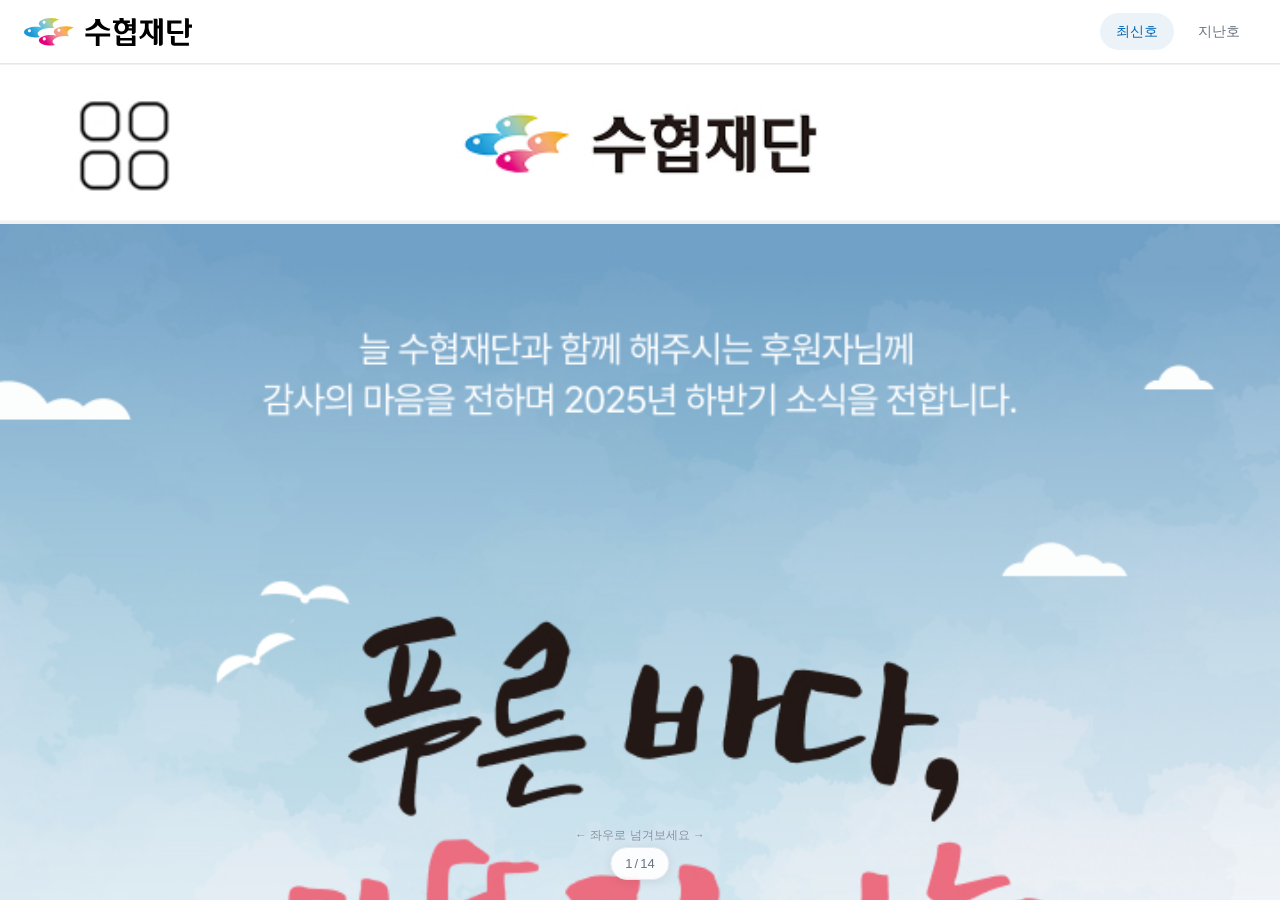
==== index.html @ 8bd3de52 "Add files via upload" ====
<!DOCTYPE html>
<html lang="ko">

<head>
  <meta charset="UTF-8">
  <meta name="viewport" content="width=device-width, initial-scale=1">
  <title>수협 웹진</title>
  <link rel="stylesheet" href="css/reset.css">
  <link rel="stylesheet" href="css/style.css">
</head>

<body class="webzine-reader">

  <div class="wrapper">

    <header>
      <a href="#" class="logo">
        <img src="images/suhyup_logo.svg" alt="수협 웹진">
      </a>
      <nav>
        <a href="#" class="is-active">최신호</a>
        <a href="archive.html">지난호</a>
      </nav>
    </header>

    <main class="webzine-track" id="webzine-track">

      <section class="page cover">
        <img src="images/header.jpg" class="page-header" alt="수협재단">
        <div class="cover-media page-main">
          <img src="images/cover_home.jpg" alt="수협재단 모바일소식지 Vol.2">
          <div class="cover-links">
            <a href="https://fecwf.or.kr/main/main.html" class="cover-link cover-link--home" target="_blank" rel="noopener noreferrer">
              <span class="visually-hidden">수협재단 홈페이지</span>
            </a>
            <a href="https://secure.donus.org/shfoundation/pay/step1" class="cover-link cover-link--donate" target="_blank" rel="noopener noreferrer">
              <span class="visually-hidden">수협재단 기부하기</span>
            </a>
          </div>
        </div>
        <img src="images/footer.svg" class="page-footer" alt="Suhyup Foundation">
      </section>

      <section class="page">
        <img src="images/header.jpg" class="page-header" alt="수협재단">
        <img src="images/1p.jpg" alt="" class="page-main">
        <img src="images/footer.svg" class="page-footer" alt="Suhyup Foundation">
      </section>

      <section class="page">
        <img src="images/header.jpg" class="page-header" alt="수협재단">
        <img src="images/2p.jpg" alt="" class="page-main">
        <img src="images/footer.svg" class="page-footer" alt="Suhyup Foundation">
      </section>

      <section class="page">
        <img src="images/header.jpg" class="page-header" alt="수협재단">
        <img src="images/3p.jpg" alt="" class="page-main">
        <img src="images/footer.svg" class="page-footer" alt="Suhyup Foundation">
      </section>

      <section class="page">
        <img src="images/header.jpg" class="page-header" alt="수협재단">
        <img src="images/4p.jpg" alt="" class="page-main">
        <img src="images/footer.svg" class="page-footer" alt="Suhyup Foundation">
      </section>

      <section class="page">
        <img src="images/header.jpg" class="page-header" alt="수협재단">
        <img src="images/5p.jpg" alt="" class="page-main">
        <img src="images/footer.svg" class="page-footer" alt="Suhyup Foundation">
      </section>

      <section class="page">
        <img src="images/header.jpg" class="page-header" alt="수협재단">
        <img src="images/6p.jpg" alt="" class="page-main">
        <img src="images/footer.svg" class="page-footer" alt="Suhyup Foundation">
      </section>

      <section class="page">
        <img src="images/header.jpg" class="page-header" alt="수협재단">
        <img src="images/7p.jpg" alt="" class="page-main">
        <img src="images/footer.svg" class="page-footer" alt="Suhyup Foundation">
      </section>

      <section class="page">
        <img src="images/header.jpg" class="page-header" alt="수협재단">
        <img src="images/8p.jpg" alt="" class="page-main">
        <img src="images/footer.svg" class="page-footer" alt="Suhyup Foundation">
      </section>

      <section class="page">
        <img src="images/header.jpg" class="page-header" alt="수협재단">
        <img src="images/9P.jpg" alt="" class="page-main">
        <img src="images/footer.svg" class="page-footer" alt="Suhyup Foundation">
      </section>

      <section class="page">
        <img src="images/header.jpg" class="page-header" alt="수협재단">
        <img src="images/10p.jpg" alt="" class="page-main">
        <img src="images/footer.svg" class="page-footer" alt="Suhyup Foundation">
      </section>

      <section class="page">
        <img src="images/header.jpg" class="page-header" alt="수협재단">
        <img src="images/11p.jpg" alt="" class="page-main">
        <img src="images/footer.svg" class="page-footer" alt="Suhyup Foundation">
      </section>

      <section class="page">
        <img src="images/header.jpg" class="page-header" alt="수협재단">
        <img src="images/12p.jpg" alt="" class="page-main">
        <img src="images/footer.svg" class="page-footer" alt="Suhyup Foundation">
      </section>

      <section class="page page-end archive-link">
        <div class="archive-link__inner">
          <h2>지난 호 보기</h2>
          <a href="archive.html">지난 호 바로가기 →</a>
        </div>
        <img src="images/footer.svg" class="page-footer" alt="Suhyup Foundation">
      </section>

    </main>

    <div class="page-indicator" id="page-indicator" aria-live="polite">
      <span class="page-indicator__current">1</span>
      <span class="page-indicator__sep">/</span>
      <span class="page-indicator__total">18</span>
    </div>

    <p class="scroll-hint" aria-hidden="true">← 좌우로 넘겨보세요 →</p>

  </div>

  <script src="js/main.js?v=3"></script>
</body>

</html>
---- css/style.css ----
:root {
  --color-bg: #f7f8fa;
  --color-surface: #ffffff;
  --color-text: #1a1a1a;
  --color-text-muted: #6b7280;
  --color-accent: #0066b3;
  --color-accent-hover: #004d88;
  --color-border: #e5e7eb;
  --header-height: 64px;
  --page-max-width: 960px;
  --shadow-header: 0 1px 0 rgba(0, 0, 0, 0.06);
  --font-sans: "Pretendard", "Apple SD Gothic Neo", "Noto Sans KR", sans-serif;
}

@font-face {
  font-family: "Pretendard";
  font-weight: 100 900;
  font-display: swap;
  src: local("Pretendard");
}

body {
  font-family: var(--font-sans);
  color: var(--color-text);
  background: var(--color-bg);
}

.wrapper {
  min-height: 100vh;
  display: flex;
  flex-direction: column;
}

/* Header */

header {
  position: sticky;
  top: 0;
  z-index: 100;
  display: flex;
  align-items: center;
  justify-content: space-between;
  height: var(--header-height);
  padding: 0 24px;
  background: rgba(255, 255, 255, 0.92);
  backdrop-filter: blur(12px);
  -webkit-backdrop-filter: blur(12px);
  border-bottom: 1px solid var(--color-border);
  box-shadow: var(--shadow-header);
  transition: transform 0.3s ease, box-shadow 0.3s ease;
}

header.is-hidden {
  transform: translateY(-100%);
}

.logo img {
  height: 28px;
  width: auto;
}

nav {
  display: flex;
  gap: 8px;
}

nav a {
  padding: 8px 16px;
  font-size: 0.875rem;
  font-weight: 500;
  color: var(--color-text-muted);
  border-radius: 999px;
  transition: color 0.2s, background 0.2s;
}

nav a:hover,
nav a.is-active {
  color: var(--color-accent);
  background: rgba(0, 102, 179, 0.08);
}

/* Main (default vertical layout) */

main {
  flex: 1;
  width: 100%;
  max-width: var(--page-max-width);
  margin: 0 auto;
  padding: 32px 16px 64px;
}

.page {
  margin-bottom: 24px;
  background: var(--color-surface);
  border-radius: 4px;
  overflow: hidden;
  box-shadow: 0 2px 16px rgba(0, 0, 0, 0.06);
}

.page img {
  width: 100%;
  height: auto;
  vertical-align: top;
}

.page.cover {
  max-width: 720px;
  margin-left: auto;
  margin-right: auto;
  margin-bottom: 32px;
  box-shadow: 0 4px 24px rgba(0, 0, 0, 0.1);
}

.cover-media {
  position: relative;
}

.cover-links {
  position: absolute;
  inset: 0;
}

.cover-link {
  position: absolute;
  bottom: 3.2%;
  height: 7.8%;
  width: 42%;
  border-radius: 999px;
}

.cover-link--home {
  left: 5.5%;
}

.cover-link--donate {
  right: 5.5%;
}

.cover-link:focus-visible {
  outline: 2px solid #fff;
  outline-offset: 2px;
}

.visually-hidden {
  position: absolute;
  width: 1px;
  height: 1px;
  padding: 0;
  margin: -1px;
  overflow: hidden;
  clip: rect(0, 0, 0, 0);
  white-space: nowrap;
  border: 0;
}

/* Horizontal webzine reader */

.webzine-reader {
  overflow: hidden;
  height: 100vh;
  height: 100dvh;
}

.webzine-reader .wrapper {
  height: 100%;
  min-height: 0;
}

.webzine-reader header {
  position: relative;
  flex-shrink: 0;
}

.webzine-reader main.webzine-track {
  flex: 1;
  display: flex;
  flex-direction: row;
  overflow-x: auto;
  overflow-y: hidden;
  scroll-snap-type: x mandatory;
  scroll-behavior: smooth;
  -webkit-overflow-scrolling: touch;
  max-width: none;
  margin: 0;
  padding: 0;
  scrollbar-width: none;
}

.webzine-reader main.webzine-track::-webkit-scrollbar {
  display: none;
}

.webzine-reader .page {
  flex: 0 0 100%;
  width: 100%;
  height: 100%;
  min-height: 0;
  margin: 0;
  padding: 0;
  border-radius: 0;
  box-shadow: none;
  scroll-snap-align: start;
  scroll-snap-stop: always;
  display: flex;
  flex-direction: column;
  align-items: center;
  overflow-y: auto;
  overflow-x: hidden;
  -webkit-overflow-scrolling: touch;
  background: var(--color-bg);
}

.webzine-reader .page-header {
  flex: 0 0 auto;
  position: sticky;
  top: 0;
  z-index: 1;
  width: 100%;
  max-width: 100%;
  height: auto;
}

.webzine-reader .page-main {
  flex: 0 0 auto;
  width: 100%;
  max-width: 100%;
}

.webzine-reader .page > img.page-main {
  height: auto;
}

.webzine-reader .page-footer {
  flex: 0 0 auto;
  width: 100%;
  max-width: 100%;
  height: auto;
}

.webzine-reader .page.cover {
  max-width: none;
  margin: 0;
  box-shadow: none;
}

.webzine-reader .cover-media {
  max-width: 100%;
  width: 100%;
}

.webzine-reader .cover-media > img {
  width: 100%;
  height: auto;
}

.webzine-reader .page.page-end {
  background: var(--color-surface);
}

.webzine-reader .archive-link__inner {
  text-align: center;
  padding: 48px 32px;
}

.webzine-reader .archive-link__inner h2 {
  font-size: 1.25rem;
  font-weight: 600;
  margin-bottom: 16px;
  letter-spacing: -0.02em;
}

.webzine-reader .archive-link__inner a {
  display: inline-flex;
  align-items: center;
  gap: 4px;
  padding: 12px 24px;
  font-size: 0.9375rem;
  font-weight: 500;
  color: #fff;
  background: var(--color-accent);
  border-radius: 999px;
  transition: background 0.2s, transform 0.15s;
}

.webzine-reader .archive-link__inner a:hover {
  background: var(--color-accent-hover);
  transform: translateY(-1px);
}

.page-indicator {
  position: fixed;
  bottom: 20px;
  left: 50%;
  transform: translateX(-50%);
  z-index: 90;
  display: flex;
  align-items: center;
  gap: 2px;
  padding: 6px 14px;
  font-size: 0.8125rem;
  font-weight: 500;
  color: var(--color-text-muted);
  background: rgba(255, 255, 255, 0.9);
  border: 1px solid var(--color-border);
  border-radius: 999px;
  box-shadow: 0 2px 12px rgba(0, 0, 0, 0.08);
  pointer-events: none;
}

.scroll-hint {
  position: fixed;
  bottom: 56px;
  left: 50%;
  transform: translateX(-50%);
  z-index: 90;
  font-size: 0.75rem;
  color: var(--color-text-muted);
  opacity: 0.7;
  pointer-events: none;
  transition: opacity 0.4s ease;
}

.scroll-hint.is-hidden {
  opacity: 0;
}

/* Archive link section (vertical pages) */

.archive-link {
  margin-top: 48px;
  padding: 48px 32px;
  text-align: center;
  background: var(--color-surface);
  border-radius: 8px;
  border: 1px solid var(--color-border);
}

.archive-link h2 {
  font-size: 1.25rem;
  font-weight: 600;
  margin-bottom: 16px;
  letter-spacing: -0.02em;
}

.archive-link a {
  display: inline-flex;
  align-items: center;
  gap: 4px;
  padding: 12px 24px;
  font-size: 0.9375rem;
  font-weight: 500;
  color: #fff;
  background: var(--color-accent);
  border-radius: 999px;
  transition: background 0.2s, transform 0.15s;
}

.archive-link a:hover {
  background: var(--color-accent-hover);
  transform: translateY(-1px);
}

/* Footer */

footer {
  padding: 24px;
  text-align: center;
  font-size: 0.8125rem;
  color: var(--color-text-muted);
  border-top: 1px solid var(--color-border);
  background: var(--color-surface);
}

/* Archive page */

.archive-page main {
  padding-top: 32px;
}

.archive-main {
  margin-bottom: 48px;
}

.archive-header {
  margin-bottom: 40px;
  text-align: center;
}

.archive-header h1 {
  font-size: 1.75rem;
  font-weight: 700;
  letter-spacing: -0.03em;
  margin-bottom: 8px;
}

.archive-header p {
  font-size: 0.9375rem;
  color: var(--color-text-muted);
}

.issue-list {
  display: grid;
  grid-template-columns: repeat(auto-fill, minmax(260px, 1fr));
  gap: 24px;
}

.issue-card {
  display: block;
  background: var(--color-surface);
  border-radius: 8px;
  overflow: hidden;
  border: 1px solid var(--color-border);
  box-shadow: 0 2px 12px rgba(0, 0, 0, 0.04);
  transition: transform 0.2s, box-shadow 0.2s;
}

.issue-card:hover {
  transform: translateY(-4px);
  box-shadow: 0 8px 24px rgba(0, 0, 0, 0.1);
}

.issue-card__cover {
  aspect-ratio: 3 / 4;
  background: linear-gradient(145deg, #e8f4fc 0%, #cce5f5 100%);
  overflow: hidden;
}

.issue-card__cover img {
  width: 100%;
  height: 100%;
  object-fit: cover;
}

.issue-card__info {
  padding: 16px 20px 20px;
}

.issue-card__info h3 {
  font-size: 1rem;
  font-weight: 600;
  margin-bottom: 4px;
  letter-spacing: -0.02em;
}

.issue-card__info time {
  font-size: 0.8125rem;
  color: var(--color-text-muted);
}

.back-link {
  display: inline-flex;
  align-items: center;
  gap: 6px;
  margin-bottom: 32px;
  font-size: 0.875rem;
  font-weight: 500;
  color: var(--color-text-muted);
  transition: color 0.2s;
}

.back-link:hover {
  color: var(--color-accent);
}

/* Responsive */

@media (max-width: 640px) {
  :root {
    --header-height: 56px;
  }

  header {
    padding: 0 16px;
  }

  .logo img {
    height: 24px;
  }

  nav a {
    padding: 6px 12px;
    font-size: 0.8125rem;
  }

  main {
    padding: 16px 12px 48px;
  }

  .page {
    margin-bottom: 12px;
    border-radius: 2px;
  }

  .archive-link {
    margin-top: 32px;
    padding: 32px 20px;
  }

  .webzine-reader .page {
    padding: 0;
  }

  .page-indicator {
    bottom: 12px;
    font-size: 0.75rem;
  }

  .scroll-hint {
    bottom: 44px;
    font-size: 0.6875rem;
  }
}
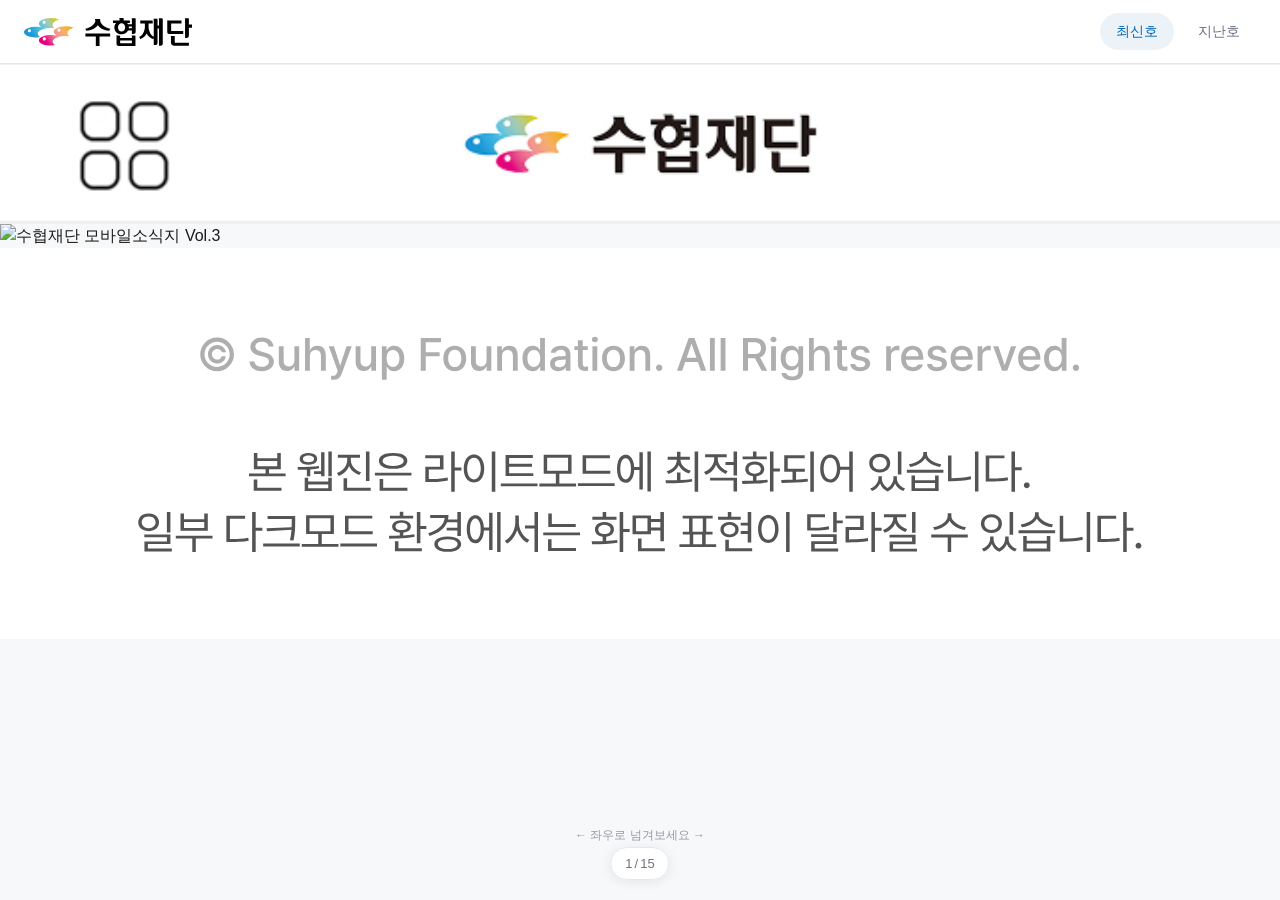
==== commit b19123a5: "Update index.html" ====
--- a/index.html
+++ b/index.html
@@ -4,9 +4,9 @@
 <head>
   <meta charset="UTF-8">
   <meta name="viewport" content="width=device-width, initial-scale=1">
-  <title>수협 웹진</title>
+  <title>수협 웹진 Vol.3</title>
   <link rel="stylesheet" href="css/reset.css">
-  <link rel="stylesheet" href="css/style.css">
+  <link rel="stylesheet" href="css/style.css?v=10">
 </head>
 
 <body class="webzine-reader">
@@ -28,7 +28,7 @@
       <section class="page cover">
         <img src="images/header.jpg" class="page-header" alt="수협재단">
         <div class="cover-media page-main">
-          <img src="images/cover_home.jpg" alt="수협재단 모바일소식지 Vol.2">
+          <img src="images/2026_H1/cover_home_vol3.jpg" alt="수협재단 모바일소식지 Vol.3">
           <div class="cover-links">
             <a href="https://fecwf.or.kr/main/main.html" class="cover-link cover-link--home" target="_blank" rel="noopener noreferrer">
               <span class="visually-hidden">수협재단 홈페이지</span>
@@ -43,73 +43,114 @@
 
       <section class="page">
         <img src="images/header.jpg" class="page-header" alt="수협재단">
-        <img src="images/1p.jpg" alt="" class="page-main">
+        <img src="images/2026_H1/1p.jpg" alt="" class="page-main">
         <img src="images/footer.svg" class="page-footer" alt="Suhyup Foundation">
       </section>
 
       <section class="page">
         <img src="images/header.jpg" class="page-header" alt="수협재단">
-        <img src="images/2p.jpg" alt="" class="page-main">
+        <img src="images/2026_H1/2p.jpg" alt="" class="page-main">
         <img src="images/footer.svg" class="page-footer" alt="Suhyup Foundation">
       </section>
 
       <section class="page">
         <img src="images/header.jpg" class="page-header" alt="수협재단">
-        <img src="images/3p.jpg" alt="" class="page-main">
+        <img src="images/2026_H1/3p.jpg" alt="" class="page-main">
         <img src="images/footer.svg" class="page-footer" alt="Suhyup Foundation">
       </section>
 
       <section class="page">
         <img src="images/header.jpg" class="page-header" alt="수협재단">
-        <img src="images/4p.jpg" alt="" class="page-main">
+        <div class="title-frame page-main" style="aspect-ratio: 720 / 4970;">
+          <img src="images/2026_H1/4p_img.jpg" alt="" class="title-frame__bg">
+          <img src="images/2026_H1/4p_title.png" alt="언제나 어업인 곁에 함께 하는 어복버스 비대면 섬닥터(의료)" class="page-title" style="left: 7.778%; top: 4.024%; width: 85.278%;">
+        </div>
         <img src="images/footer.svg" class="page-footer" alt="Suhyup Foundation">
       </section>
 
       <section class="page">
         <img src="images/header.jpg" class="page-header" alt="수협재단">
-        <img src="images/5p.jpg" alt="" class="page-main">
+        <div class="title-frame page-main" style="aspect-ratio: 720 / 3886;">
+          <img src="images/2026_H1/5p_img.jpg" alt="" class="title-frame__bg">
+          <img src="images/2026_H1/5p_title.jpg" alt="활기찬 어촌 행복한 어업인을 만드는 '마음' 더하기 캠페인" class="page-title" style="left: 15.278%; top: 5.172%; width: 69.444%;">
+        </div>
         <img src="images/footer.svg" class="page-footer" alt="Suhyup Foundation">
       </section>
 
       <section class="page">
         <img src="images/header.jpg" class="page-header" alt="수협재단">
-        <img src="images/6p.jpg" alt="" class="page-main">
+        <div class="title-frame page-main" style="aspect-ratio: 720 / 3114;">
+          <img src="images/2026_H1/6p_img.jpg" alt="" class="title-frame__bg">
+          <img src="images/2026_H1/6p_title.png" alt="수협재단-한국협동조합협의회-수협중앙회 쌀 한 톨에 담은 상생의 가치" class="page-title" style="left: 5.972%; top: 6.455%; width: 88.611%;">
+        </div>
         <img src="images/footer.svg" class="page-footer" alt="Suhyup Foundation">
       </section>
 
       <section class="page">
         <img src="images/header.jpg" class="page-header" alt="수협재단">
-        <img src="images/7p.jpg" alt="" class="page-main">
+        <div class="title-frame page-main" style="aspect-ratio: 720 / 3210;">
+          <img src="images/2026_H1/7p_img.jpg" alt="" class="title-frame__bg">
+          <img src="images/2026_H1/7p_title.png" alt="수협재단-자생의료재단 건강한 일상을 선물하는 특별한 나눔" class="page-title" style="left: 17.083%; top: 6.262%; width: 66.667%;">
+        </div>
         <img src="images/footer.svg" class="page-footer" alt="Suhyup Foundation">
       </section>
 
       <section class="page">
         <img src="images/header.jpg" class="page-header" alt="수협재단">
-        <img src="images/8p.jpg" alt="" class="page-main">
+        <div class="title-frame page-main" style="aspect-ratio: 720 / 4674;">
+          <img src="images/2026_H1/8p_img.jpg" alt="" class="title-frame__bg">
+          <img src="images/2026_H1/8p_title.png" alt="수협재단-따뜻한동행 전문가의 손길로 새로워진 어촌의 보금자리" class="page-title" style="left: 14.028%; top: 4.3%; width: 74.444%;">
+        </div>
         <img src="images/footer.svg" class="page-footer" alt="Suhyup Foundation">
       </section>
 
       <section class="page">
         <img src="images/header.jpg" class="page-header" alt="수협재단">
-        <img src="images/9P.jpg" alt="" class="page-main">
+        <img src="images/2026_H1/9p.jpg" alt="" class="page-main">
         <img src="images/footer.svg" class="page-footer" alt="Suhyup Foundation">
       </section>
 
       <section class="page">
         <img src="images/header.jpg" class="page-header" alt="수협재단">
-        <img src="images/10p.jpg" alt="" class="page-main">
+        <div class="title-frame page-main" style="aspect-ratio: 720 / 2442;">
+          <img src="images/2026_H1/10p_img.jpg" alt="" class="title-frame__bg">
+          <img src="images/2026_H1/10p_title.png" alt="새어업인상 수상자 김영준 조합원 고흥 바다의 향기, 나눔으로 더욱 깊어지다" class="page-title" style="left: 11.389%; top: 7.821%; width: 74.167%;">
+        </div>
         <img src="images/footer.svg" class="page-footer" alt="Suhyup Foundation">
       </section>
 
       <section class="page">
         <img src="images/header.jpg" class="page-header" alt="수협재단">
-        <img src="images/11p.jpg" alt="" class="page-main">
+        <div class="title-frame page-main" style="aspect-ratio: 720 / 2612;">
+          <img src="images/2026_H1/11p_img.jpg" alt="" class="title-frame__bg">
+          <img src="images/2026_H1/11p_title.png" alt="2026년 상반기 활동소식" class="page-title" style="left: 14.722%; top: 7.236%; width: 70.417%;">
+        </div>
         <img src="images/footer.svg" class="page-footer" alt="Suhyup Foundation">
       </section>
 
       <section class="page">
         <img src="images/header.jpg" class="page-header" alt="수협재단">
-        <img src="images/12p.jpg" alt="" class="page-main">
+        <div class="title-frame page-main" style="aspect-ratio: 720 / 2262;">
+          <img src="images/2026_H1/12p.jpg" alt="" class="title-frame__bg">
+          <a href="#" class="page-link" style="left: 5.556%; top: 76.393%; width: 88.75%; height: 2.962%;">
+            <span class="visually-hidden">정답 입력하기</span>
+          </a>
+        </div>
+        <img src="images/footer.svg" class="page-footer" alt="Suhyup Foundation">
+      </section>
+
+      <section class="page">
+        <img src="images/header.jpg" class="page-header" alt="수협재단">
+        <div class="title-frame page-main" style="aspect-ratio: 720 / 2394;">
+          <img src="images/2026_H1/13p_img.jpg" alt="" class="title-frame__bg">
+          <img src="images/2026_H1/13p_title.png" alt="소중한 마음을 보태고(+) 어촌에 활력을 더하다(+)" class="page-title" style="left: 15.417%; top: 7.769%; width: 70.556%;">
+          <a href="https://secure.donus.org/shfoundation/pay/step1?period=pledge&price=" class="page-link" target="_blank" rel="noopener noreferrer" style="left: 7.778%; top: 29.323%; width: 83.75%; height: 2.799%;">
+            <span class="visually-hidden">기부하러 가기</span>
+          </a>
+          <a href="https://framerusercontent.com/assets/WzPKaN2zAmEp3qgSEIa0qqr8AU0.pdf" class="page-link" target="_blank" rel="noopener noreferrer" style="left: 7.778%; top: 51.128%; width: 83.75%; height: 2.799%;">
+            <span class="visually-hidden">신청서 다운받기</span>
+          </a>
+        </div>
         <img src="images/footer.svg" class="page-footer" alt="Suhyup Foundation">
       </section>
 
@@ -123,6 +164,13 @@
 
     </main>
 
+    <button type="button" class="page-nav page-nav--prev" id="page-nav-prev" aria-label="이전 페이지">
+      <img src="images/btn_left.svg" alt="">
+    </button>
+    <button type="button" class="page-nav page-nav--next" id="page-nav-next" aria-label="다음 페이지">
+      <img src="images/btn_right.svg" alt="">
+    </button>
+
     <div class="page-indicator" id="page-indicator" aria-live="polite">
       <span class="page-indicator__current">1</span>
       <span class="page-indicator__sep">/</span>
@@ -133,7 +181,7 @@
 
   </div>
 
-  <script src="js/main.js?v=3"></script>
+  <script src="js/main.js?v=6"></script>
 </body>
 
 </html>
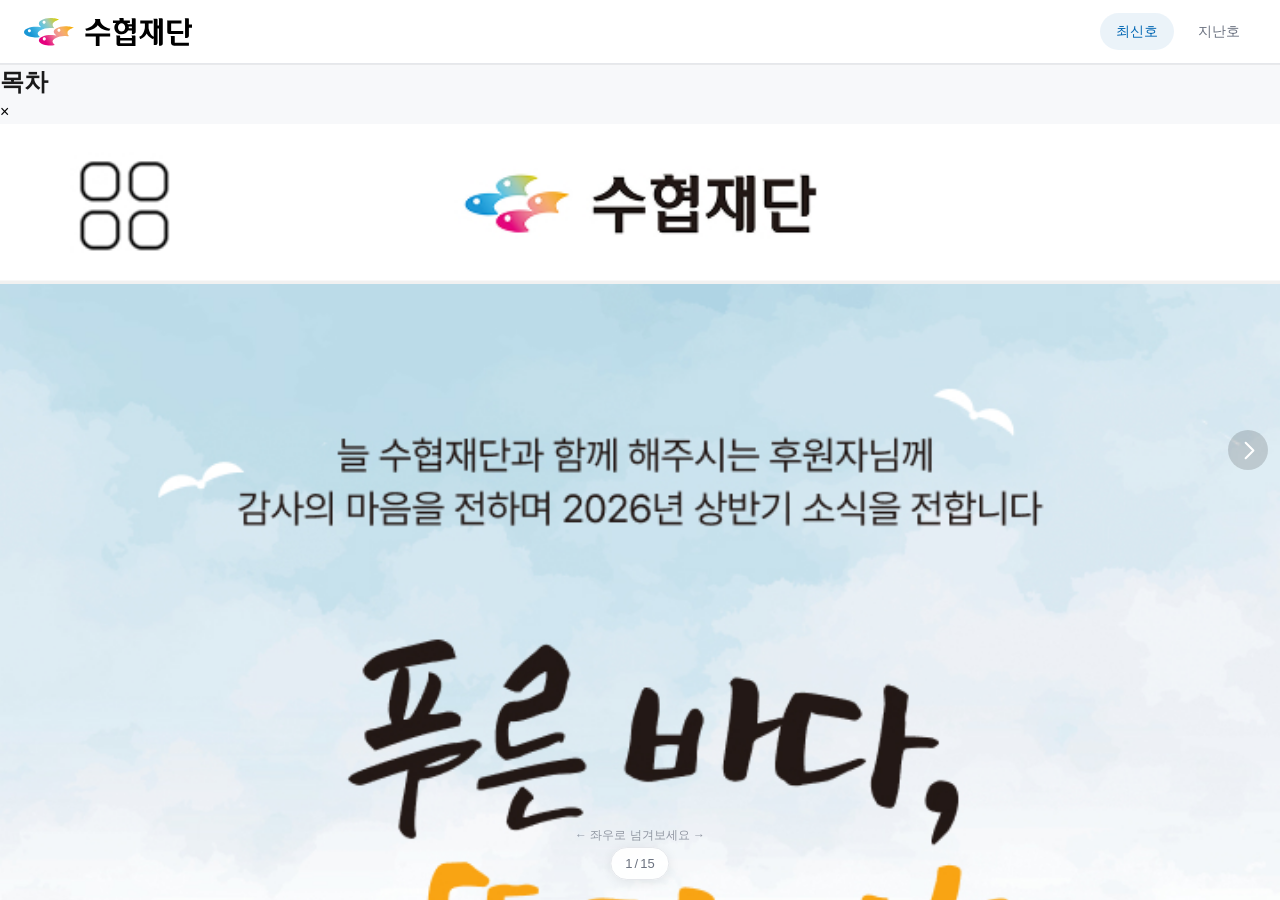
==== commit c0da39d5: "Add files via upload" ====
--- a/index.html
+++ b/index.html
@@ -4,9 +4,9 @@
 <head>
   <meta charset="UTF-8">
   <meta name="viewport" content="width=device-width, initial-scale=1">
-  <title>수협 웹진 Vol.3</title>
+  <title>수협 웹진</title>
   <link rel="stylesheet" href="css/reset.css">
-  <link rel="stylesheet" href="css/style.css?v=10">
+  <link rel="stylesheet" href="css/style.css?v=12">
 </head>
 
 <body class="webzine-reader">
@@ -22,6 +22,18 @@
         <a href="archive.html">지난호</a>
       </nav>
     </header>
+
+    <button type="button" class="toc-trigger" id="toc-trigger" aria-label="목차 미리보기"></button>
+
+    <div class="toc-overlay" id="toc-overlay">
+      <div class="toc-panel">
+        <div class="toc-panel__header">
+          <h2>목차</h2>
+          <button type="button" class="toc-close" id="toc-close" aria-label="닫기">&times;</button>
+        </div>
+        <div class="toc-grid" id="toc-grid"></div>
+      </div>
+    </div>
 
     <main class="webzine-track" id="webzine-track">
 
@@ -132,7 +144,7 @@
         <img src="images/header.jpg" class="page-header" alt="수협재단">
         <div class="title-frame page-main" style="aspect-ratio: 720 / 2262;">
           <img src="images/2026_H1/12p.jpg" alt="" class="title-frame__bg">
-          <a href="#" class="page-link" style="left: 5.556%; top: 76.393%; width: 88.75%; height: 2.962%;">
+          <a href="https://naver.me/IDki6cUq" class="page-link" target="_blank" rel="noopener noreferrer" style="left: 5.556%; top: 76.393%; width: 88.75%; height: 2.962%;">
             <span class="visually-hidden">정답 입력하기</span>
           </a>
         </div>
@@ -181,7 +193,7 @@
 
   </div>
 
-  <script src="js/main.js?v=6"></script>
+  <script src="js/main.js?v=7"></script>
 </body>
 
 </html>
--- a/css/style.css
+++ b/css/style.css
@@ -122,18 +122,18 @@
 
 .cover-link {
   position: absolute;
-  bottom: 3.2%;
-  height: 7.8%;
-  width: 42%;
-  border-radius: 999px;
+  bottom: 5.87%;
+  height: 11.74%;
+  width: 36.11%;
+  border-radius: 16px;
 }
 
 .cover-link--home {
-  left: 5.5%;
+  left: 10.56%;
 }
 
 .cover-link--donate {
-  right: 5.5%;
+  right: 14.44%;
 }
 
 .cover-link:focus-visible {
@@ -180,6 +180,7 @@
   scroll-snap-type: x mandatory;
   scroll-behavior: smooth;
   -webkit-overflow-scrolling: touch;
+  touch-action: pan-x;
   max-width: none;
   margin: 0;
   padding: 0;
@@ -207,6 +208,7 @@
   overflow-y: auto;
   overflow-x: hidden;
   -webkit-overflow-scrolling: touch;
+  touch-action: pan-y;
   background: var(--color-bg);
 }
 
@@ -228,6 +230,72 @@
 
 .webzine-reader .page > img.page-main {
   height: auto;
+}
+
+.webzine-reader .media-embed {
+  position: relative;
+  width: 100%;
+  aspect-ratio: 720 / 3928;
+}
+
+.webzine-reader .media-embed > img {
+  display: block;
+  width: 100%;
+  height: auto;
+}
+
+.webzine-reader .media-embed__frame {
+  position: absolute;
+  left: 8.75%;
+  top: 3.691%;
+  width: 82.917%;
+  height: 8.019%;
+  border-radius: 2.7% / 5.1%;
+  overflow: hidden;
+}
+
+.webzine-reader .media-embed__frame iframe {
+  display: block;
+  width: 100%;
+  height: 100%;
+  border: 0;
+}
+
+.webzine-reader .page-link {
+  position: absolute;
+  display: block;
+}
+
+.webzine-reader .title-frame {
+  position: relative;
+  width: 100%;
+}
+
+.webzine-reader .title-frame__bg {
+  display: block;
+  width: 100%;
+  height: auto;
+}
+
+.webzine-reader .page-title {
+  position: absolute;
+  height: auto;
+  opacity: 0;
+  transform: translateY(18px);
+  transition: opacity 0.7s ease, transform 0.7s ease;
+}
+
+.webzine-reader .page.is-active .page-title {
+  opacity: 1;
+  transform: translateY(0);
+}
+
+@media (prefers-reduced-motion: reduce) {
+  .webzine-reader .page-title {
+    transition: none;
+    opacity: 1;
+    transform: none;
+  }
 }
 
 .webzine-reader .page-footer {
@@ -285,6 +353,42 @@
 .webzine-reader .archive-link__inner a:hover {
   background: var(--color-accent-hover);
   transform: translateY(-1px);
+}
+
+.page-nav {
+  display: none;
+  position: fixed;
+  top: 50%;
+  transform: translateY(-50%);
+  z-index: 95;
+  width: 40px;
+  height: 40px;
+  padding: 0;
+  border: none;
+  background: none;
+  cursor: pointer;
+}
+
+.webzine-reader .page-nav {
+  display: block;
+}
+
+.page-nav img {
+  display: block;
+  width: 100%;
+  height: 100%;
+}
+
+.page-nav--prev {
+  left: 12px;
+}
+
+.page-nav--next {
+  right: 12px;
+}
+
+.page-nav:disabled {
+  display: none;
 }
 
 .page-indicator {
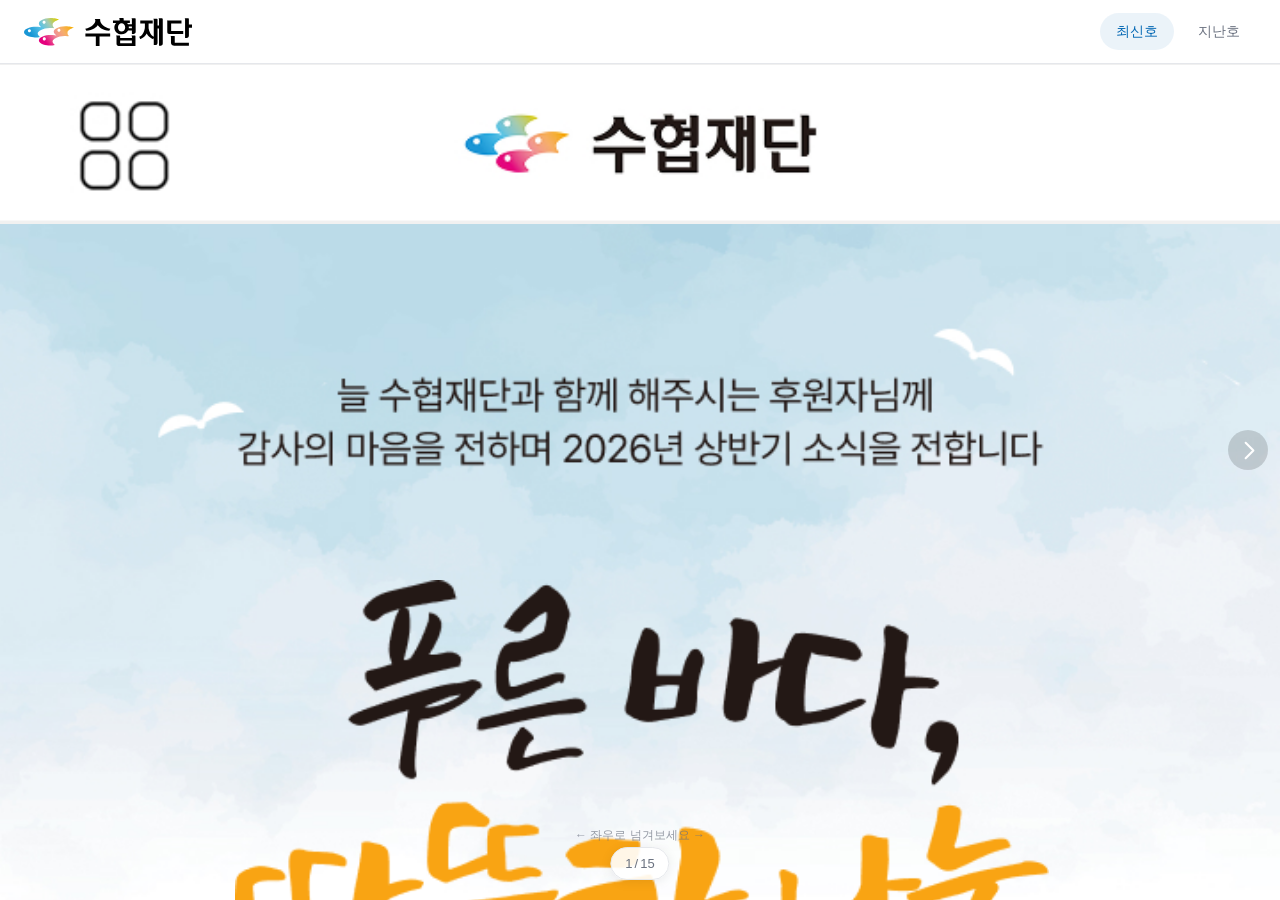
==== commit d49844b7: "Add files via upload" ====
--- a/index.html
+++ b/index.html
@@ -40,7 +40,8 @@
       <section class="page cover">
         <img src="images/header.jpg" class="page-header" alt="수협재단">
         <div class="cover-media page-main">
-          <img src="images/2026_H1/cover_home_vol3.jpg" alt="수협재단 모바일소식지 Vol.3">
+          <img src="images/2026_H1/cover_img.jpg" alt="수협재단 모바일소식지 Vol.3">
+          <img src="images/2026_H1/cover_title.jpg" alt="푸른 바다, 따뜻한 나눔" class="page-title" style="left: 18.333%; top: 15.649%; width: 63.611%;">
           <div class="cover-links">
             <a href="https://fecwf.or.kr/main/main.html" class="cover-link cover-link--home" target="_blank" rel="noopener noreferrer">
               <span class="visually-hidden">수협재단 홈페이지</span>
@@ -118,7 +119,10 @@
 
       <section class="page">
         <img src="images/header.jpg" class="page-header" alt="수협재단">
-        <img src="images/2026_H1/9p.jpg" alt="" class="page-main">
+        <div class="title-frame page-main" style="aspect-ratio: 720 / 4162;">
+          <img src="images/2026_H1/9p_img.jpg" alt="" class="title-frame__bg">
+          <img src="images/2026_H1/9p_title.png" alt="수협장학생들의 꿈을 향한 열정 바다의 미래를 꿈꾸는 청춘들의 이야기" class="page-title" style="left: 13.611%; top: 4.589%; width: 69.444%;">
+        </div>
         <img src="images/footer.svg" class="page-footer" alt="Suhyup Foundation">
       </section>
 
--- a/css/style.css
+++ b/css/style.css
@@ -353,6 +353,125 @@
 .webzine-reader .archive-link__inner a:hover {
   background: var(--color-accent-hover);
   transform: translateY(-1px);
+}
+
+.toc-trigger {
+  position: fixed;
+  top: calc(var(--header-height) + 2.9167vw);
+  left: 6.25vw;
+  width: 6.81vw;
+  height: 6.806vw;
+  z-index: 96;
+  padding: 0;
+  border: none;
+  background: transparent;
+  cursor: pointer;
+}
+
+.toc-overlay {
+  position: fixed;
+  inset: 0;
+  z-index: 200;
+  background: rgba(15, 23, 42, 0.55);
+  display: none;
+  align-items: flex-start;
+  justify-content: center;
+  padding: 24px 16px;
+  overflow-y: auto;
+}
+
+.toc-overlay.is-open {
+  display: flex;
+}
+
+.toc-panel {
+  background: var(--color-surface);
+  border-radius: 16px;
+  max-width: 520px;
+  width: 100%;
+  padding: 20px;
+  box-shadow: 0 20px 60px rgba(0, 0, 0, 0.25);
+}
+
+.toc-panel__header {
+  display: flex;
+  align-items: center;
+  justify-content: space-between;
+  margin-bottom: 16px;
+}
+
+.toc-panel__header h2 {
+  font-size: 1.0625rem;
+  font-weight: 700;
+  letter-spacing: -0.02em;
+}
+
+.toc-close {
+  border: none;
+  background: none;
+  font-size: 1.5rem;
+  line-height: 1;
+  cursor: pointer;
+  padding: 4px 10px;
+  color: var(--color-text-muted);
+  border-radius: 999px;
+  transition: background 0.15s;
+}
+
+.toc-close:hover {
+  background: var(--color-bg);
+}
+
+.toc-grid {
+  display: grid;
+  grid-template-columns: repeat(3, 1fr);
+  gap: 10px;
+}
+
+.toc-item {
+  position: relative;
+  border: 1px solid var(--color-border);
+  border-radius: 10px;
+  overflow: hidden;
+  padding: 0;
+  cursor: pointer;
+  background: var(--color-bg);
+  aspect-ratio: 720 / 960;
+  transition: transform 0.15s, box-shadow 0.15s;
+}
+
+.toc-item:hover {
+  transform: translateY(-2px);
+  box-shadow: 0 6px 16px rgba(0, 0, 0, 0.12);
+}
+
+.toc-item__bg {
+  position: absolute;
+  inset: 0;
+  width: 100%;
+  height: 100%;
+  object-fit: cover;
+  object-position: top;
+  display: block;
+}
+
+.toc-item__title {
+  position: absolute;
+  height: auto;
+  pointer-events: none;
+}
+
+.toc-item__num {
+  position: absolute;
+  top: 6px;
+  left: 6px;
+  z-index: 2;
+  background: rgba(0, 0, 0, 0.6);
+  color: #fff;
+  font-size: 0.6875rem;
+  font-weight: 700;
+  padding: 2px 7px;
+  border-radius: 999px;
 }
 
 .page-nav {
@@ -609,6 +728,15 @@
     font-size: 0.75rem;
   }
 
+  .toc-panel {
+    padding: 16px;
+  }
+
+  .toc-grid {
+    grid-template-columns: repeat(3, 1fr);
+    gap: 8px;
+  }
+
   .scroll-hint {
     bottom: 44px;
     font-size: 0.6875rem;
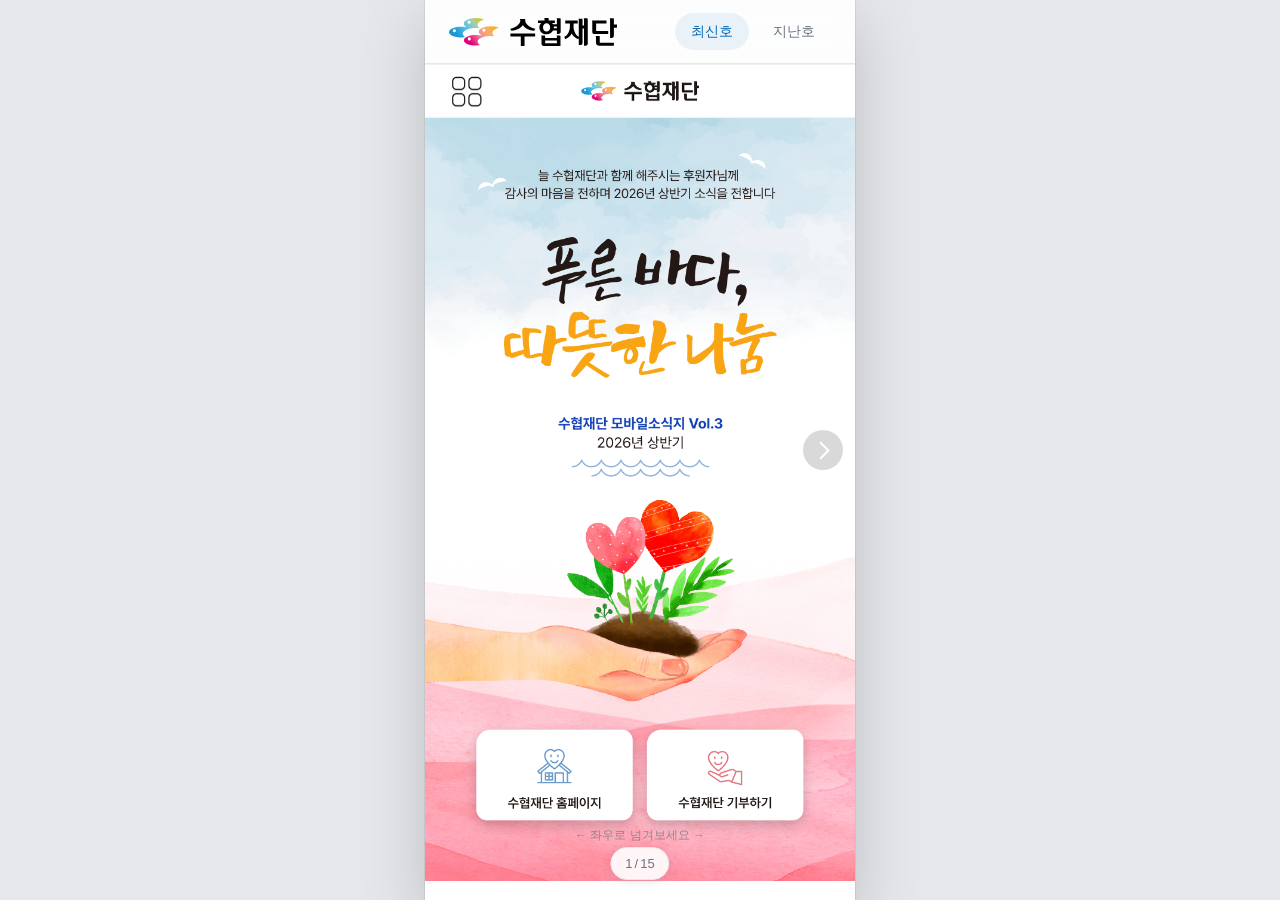
==== commit e22021ea: "Add files via upload" ====
--- a/index.html
+++ b/index.html
@@ -6,7 +6,7 @@
   <meta name="viewport" content="width=device-width, initial-scale=1">
   <title>수협 웹진</title>
   <link rel="stylesheet" href="css/reset.css">
-  <link rel="stylesheet" href="css/style.css?v=12">
+  <link rel="stylesheet" href="css/style.css?v=13">
 </head>
 
 <body class="webzine-reader">
@@ -19,7 +19,7 @@
       </a>
       <nav>
         <a href="#" class="is-active">최신호</a>
-        <a href="archive.html">지난호</a>
+        <a href="https://fecwf.or.kr/community/newsletter.html">지난호</a>
       </nav>
     </header>
 
--- a/css/style.css
+++ b/css/style.css
@@ -164,6 +164,8 @@
 .webzine-reader .wrapper {
   height: 100%;
   min-height: 0;
+  position: relative;
+  container-type: inline-size;
 }
 
 .webzine-reader header {
@@ -356,11 +358,11 @@
 }
 
 .toc-trigger {
-  position: fixed;
-  top: calc(var(--header-height) + 2.9167vw);
-  left: 6.25vw;
-  width: 6.81vw;
-  height: 6.806vw;
+  position: absolute;
+  top: calc(var(--header-height) + 2.9167cqw);
+  left: 6.25cqw;
+  width: 6.81cqw;
+  height: 6.806cqw;
   z-index: 96;
   padding: 0;
   border: none;
@@ -369,7 +371,7 @@
 }
 
 .toc-overlay {
-  position: fixed;
+  position: absolute;
   inset: 0;
   z-index: 200;
   background: rgba(15, 23, 42, 0.55);
@@ -476,7 +478,7 @@
 
 .page-nav {
   display: none;
-  position: fixed;
+  position: absolute;
   top: 50%;
   transform: translateY(-50%);
   z-index: 95;
@@ -511,7 +513,7 @@
 }
 
 .page-indicator {
-  position: fixed;
+  position: absolute;
   bottom: 20px;
   left: 50%;
   transform: translateX(-50%);
@@ -531,7 +533,7 @@
 }
 
 .scroll-hint {
-  position: fixed;
+  position: absolute;
   bottom: 56px;
   left: 50%;
   transform: translateX(-50%);
@@ -545,6 +547,21 @@
 
 .scroll-hint.is-hidden {
   opacity: 0;
+}
+
+/* Desktop app-frame: center the mobile card with a neutral backdrop */
+
+@media (min-width: 641px) {
+  body.webzine-reader {
+    background: #e5e7eb;
+  }
+
+  .webzine-reader .wrapper {
+    width: 430px;
+    max-width: 430px;
+    margin: 0 auto;
+    box-shadow: 0 0 0 1px rgba(0, 0, 0, 0.06), 0 20px 60px rgba(0, 0, 0, 0.18);
+  }
 }
 
 /* Archive link section (vertical pages) */
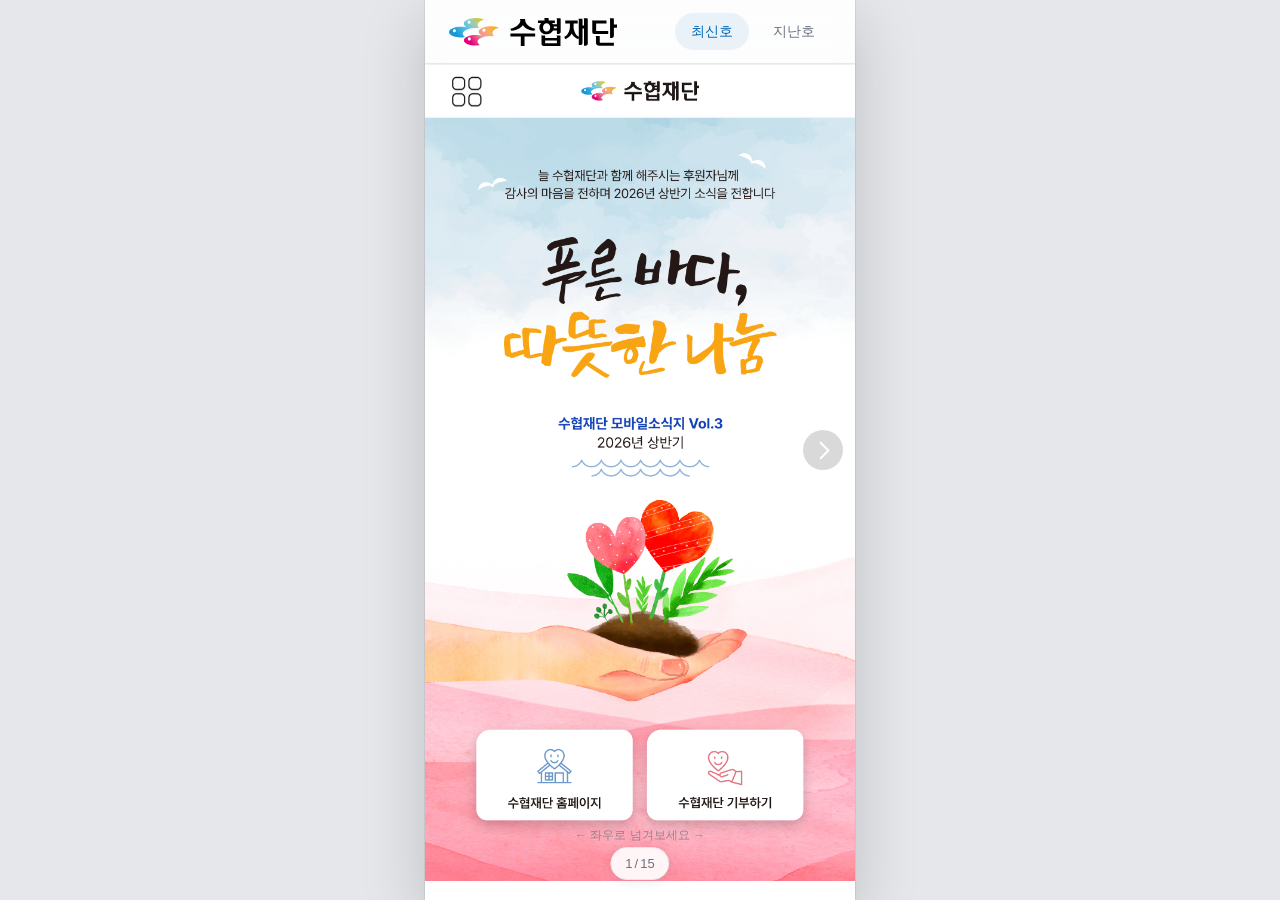
==== commit 999b1255: "Add files via upload" ====
--- a/index.html
+++ b/index.html
@@ -173,7 +173,7 @@
       <section class="page page-end archive-link">
         <div class="archive-link__inner">
           <h2>지난 호 보기</h2>
-          <a href="archive.html">지난 호 바로가기 →</a>
+          <a href="https://fecwf.or.kr/community/newsletter.html">지난 호 바로가기 →</a>
         </div>
         <img src="images/footer.svg" class="page-footer" alt="Suhyup Foundation">
       </section>
